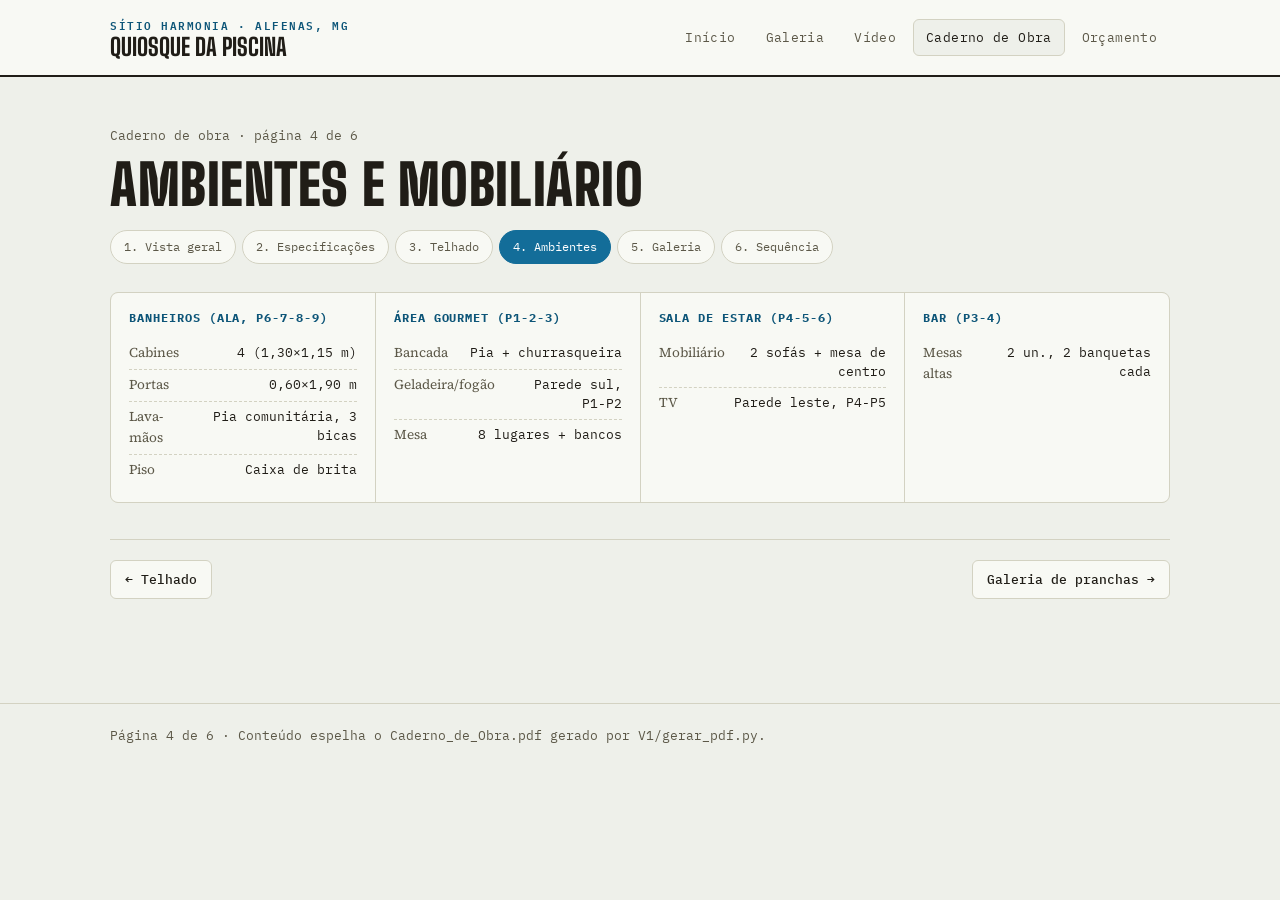
==== site/caderno-ambientes.html @ b31b447f "Caderno de obra em páginas separadas, não mais uma rolagem só Divide site/caderno.html (antes uma pá" ====
<!doctype html>
<html lang="pt-BR">
<head>
<meta charset="utf-8">
<meta name="viewport" content="width=device-width, initial-scale=1">
<title>Ambientes e Mobiliário</title>
<meta name="description" content="Ambientes e mobiliário — página 4 de 6 do caderno de obra.">
<link rel="stylesheet" href="https://fonts.googleapis.com/css2?family=Big+Shoulders+Display:wght@600;700;800;900&family=Source+Serif+4:opsz,wght@8..60,400;8..60,600;8..60,700&family=IBM+Plex+Mono:wght@400;500;600&display=swap">
<link rel="stylesheet" href="assets/style.css">
<link rel="stylesheet" href="assets/caderno.css">
<style>
  .spec-grid{ display:grid; grid-template-columns:repeat(auto-fit,minmax(260px,1fr)); gap:1px; background:var(--line); border:1px solid var(--line); border-radius:8px; overflow:hidden; margin:18px 0 8px; }
  .spec-card{ background:var(--paper-raised); padding:16px 18px; }
  .spec-card h4{ margin:0 0 10px; font-family:"IBM Plex Mono",monospace; font-size:12px; letter-spacing:.08em; text-transform:uppercase; color:var(--accent-strong); }
  .spec-row{ display:flex; justify-content:space-between; gap:14px; padding:5px 0; border-bottom:1px dashed var(--line); font-size:13.5px; }
  .spec-row:last-child{ border-bottom:none; }
  .spec-row .l{ color:var(--ink-dim); }
  .spec-row .v{ text-align:right; font-family:"IBM Plex Mono",monospace; font-size:12.5px; }
</style>
</head>
<body>
<header class="site no-print">
  <div class="wrap bar">
    <a class="brand" href="index.html">
      <span class="eyebrow">Sítio Harmonia · Alfenas, MG</span>
      <span class="name">Quiosque da Piscina</span>
    </a>
    <nav class="site">
      <a href="index.html">Início</a>
      <a href="galeria.html">Galeria</a>
      <a href="video.html">Vídeo</a>
      <a href="caderno.html" class="active">Caderno de Obra</a>
      <a href="orcamento.html">Orçamento</a>
    </nav>
  </div>
</header>

<main class="wrap">
  <p class="subhead">Caderno de obra · página 4 de 6</p>
  <h1>Ambientes e Mobiliário</h1>

  <nav class="pager no-print" aria-label="Páginas do caderno">
    <a href="caderno.html">1. Vista geral</a>
    <a href="caderno-especificacoes.html">2. Especificações</a>
    <a href="caderno-telhado.html">3. Telhado</a>
    <a href="caderno-ambientes.html" class="active">4. Ambientes</a>
    <a href="caderno-galeria.html">5. Galeria</a>
    <a href="caderno-sequencia.html">6. Sequência</a>
  </nav>

  <section style="margin-top:28px">
    <div class="spec-grid">
      <div class="spec-card"><h4>Banheiros (ala, P6-7-8-9)</h4>
        <div class="spec-row"><span class="l">Cabines</span><span class="v">4 (1,30×1,15 m)</span></div>
        <div class="spec-row"><span class="l">Portas</span><span class="v">0,60×1,90 m</span></div>
        <div class="spec-row"><span class="l">Lava-mãos</span><span class="v">Pia comunitária, 3 bicas</span></div>
        <div class="spec-row"><span class="l">Piso</span><span class="v">Caixa de brita</span></div>
      </div>
      <div class="spec-card"><h4>Área gourmet (P1-2-3)</h4>
        <div class="spec-row"><span class="l">Bancada</span><span class="v">Pia + churrasqueira</span></div>
        <div class="spec-row"><span class="l">Geladeira/fogão</span><span class="v">Parede sul, P1-P2</span></div>
        <div class="spec-row"><span class="l">Mesa</span><span class="v">8 lugares + bancos</span></div>
      </div>
      <div class="spec-card"><h4>Sala de estar (P4-5-6)</h4>
        <div class="spec-row"><span class="l">Mobiliário</span><span class="v">2 sofás + mesa de centro</span></div>
        <div class="spec-row"><span class="l">TV</span><span class="v">Parede leste, P4-P5</span></div>
      </div>
      <div class="spec-card"><h4>Bar (P3-4)</h4>
        <div class="spec-row"><span class="l">Mesas altas</span><span class="v">2 un., 2 banquetas cada</span></div>
      </div>
    </div>
  </section>

  <div class="page-nav no-print">
    <a class="btn" href="caderno-telhado.html">← Telhado</a>
    <a class="btn" href="caderno-galeria.html">Galeria de pranchas →</a>
  </div>
</main>

<footer class="site no-print">
  <div class="wrap">Página 4 de 6 · Conteúdo espelha o Caderno_de_Obra.pdf gerado por V1/gerar_pdf.py.</div>
</footer>
</body>
</html>
---- site/assets/style.css ----
:root{
  --paper:#eef0ea; --paper-raised:#f8f9f4; --paper-sunken:#e3e5dc;
  --ink:#201d17; --ink-dim:#5c5848; --line:#d3d2c2;
  --accent:#136d99; --accent-strong:#0d5578; --accent-soft:#d3e8f0;
  --wood:#6b4226; --wood-soft:#e7d7c5;
  --concrete:#83796a; --concrete-soft:#e3ded1;
  --warn:#a34a17; --warn-soft:#f1ddc9;
  --grey-water:#0f8a7c; --grey-water-soft:#cfeae5;
  --shadow: 0 1px 2px rgba(32,29,23,.06), 0 6px 18px -8px rgba(32,29,23,.18);
}
@media (prefers-color-scheme: dark){
  :root:not([data-theme="light"]){
    --paper:#17191a; --paper-raised:#1f2224; --paper-sunken:#131415;
    --ink:#eae7dd; --ink-dim:#a6a290; --line:#34372f;
    --accent:#57b6e6; --accent-strong:#7fcbf2; --accent-soft:#123246;
    --wood:#cf9a6c; --wood-soft:#3a2b1d;
    --concrete:#a9a493; --concrete-soft:#2b2a24;
    --warn:#e2915a; --warn-soft:#3a2a18;
    --grey-water:#3fc4b3; --grey-water-soft:#123c37;
  }
}
*{box-sizing:border-box;}
html{color-scheme:light dark;}
body{
  margin:0; background:var(--paper); color:var(--ink);
  font-family:"Source Serif 4", Georgia, "Times New Roman", serif;
  font-size:16px; line-height:1.55;
}
.wrap{max-width:1100px; margin:0 auto; padding-inline:20px;}
a{color:var(--accent-strong);}
img{max-width:100%; display:block;}

header.site{
  border-bottom:2px solid var(--ink); background:var(--paper-raised);
}
header.site .bar{ display:flex; align-items:center; justify-content:space-between; gap:16px; padding-block:16px; flex-wrap:wrap; }
.brand{ display:flex; flex-direction:column; gap:2px; text-decoration:none; color:var(--ink); }
.brand .eyebrow{
  font-family:"IBM Plex Mono", ui-monospace, monospace; font-size:11px; letter-spacing:.14em;
  text-transform:uppercase; color:var(--accent-strong); font-weight:600;
}
.brand .name{
  font-family:"Big Shoulders Display", "Arial Narrow", sans-serif; font-weight:800;
  text-transform:uppercase; font-size:24px; line-height:1;
}
nav.site{ display:flex; gap:4px; flex-wrap:wrap; }
nav.site a{
  font-family:"IBM Plex Mono", monospace; font-size:12.5px; letter-spacing:.03em;
  text-decoration:none; color:var(--ink-dim); padding:8px 12px; border-radius:6px; border:1px solid transparent;
}
nav.site a:hover, nav.site a.active{ color:var(--ink); border-color:var(--line); background:var(--paper); }

h1{
  font-family:"Big Shoulders Display", sans-serif; font-weight:900; text-transform:uppercase;
  letter-spacing:.01em; font-size:clamp(34px,5.5vw,56px); line-height:.94; margin:0 0 8px; text-wrap:balance;
}
h2{
  font-family:"Big Shoulders Display", sans-serif; font-weight:700; text-transform:uppercase;
  letter-spacing:.02em; font-size:26px; margin:0 0 6px;
}
.subhead{ color:var(--ink-dim); font-family:"IBM Plex Mono",monospace; font-size:13px; }

main{ padding-block:36px 64px; }
.hero-img{ border-radius:8px; overflow:hidden; border:1px solid var(--line); box-shadow:var(--shadow); margin-top:20px; }

.cards{ display:grid; grid-template-columns:repeat(auto-fit,minmax(230px,1fr)); gap:16px; margin-top:28px; }
.card{
  background:var(--paper-raised); border:1px solid var(--line); border-radius:10px; padding:20px;
  text-decoration:none; color:var(--ink); display:flex; flex-direction:column; gap:8px; box-shadow:var(--shadow);
}
.card .k{ font-family:"IBM Plex Mono",monospace; font-size:11px; letter-spacing:.1em; text-transform:uppercase; color:var(--accent-strong); font-weight:600; }
.card h3{ margin:0; font-family:"Big Shoulders Display",sans-serif; font-weight:700; font-size:21px; text-transform:uppercase; }
.card p{ margin:0; color:var(--ink-dim); font-size:14px; }

footer.site{ border-top:1px solid var(--line); margin-top:40px; padding-block:22px; font-size:12.5px; color:var(--ink-dim); font-family:"IBM Plex Mono",monospace; }

table.mat{
  width:100%; border-collapse:collapse; font-family:"IBM Plex Mono",monospace; font-size:13.5px;
  background:var(--paper-raised); border:1px solid var(--line); border-radius:6px; overflow:hidden;
}
table.mat caption{ text-align:left; font-family:"Source Serif 4",serif; font-style:italic; color:var(--ink-dim); font-size:13px; padding:8px 14px 10px; caption-side:top; }
table.mat th, table.mat td{ padding:9px 14px; text-align:left; border-bottom:1px solid var(--line); }
table.mat thead th{ font-size:11px; text-transform:uppercase; letter-spacing:.08em; color:var(--ink-dim); border-bottom:1px solid var(--ink); font-weight:600; }
table.mat tbody tr:last-child td{border-bottom:none;}
table.mat td.qty, table.mat th.qty{ text-align:right; font-variant-numeric:tabular-nums; white-space:nowrap; }
table.mat tr.sub td{color:var(--ink-dim); font-size:12.5px;}
.table-scroll{overflow-x:auto;}
.tag{ display:inline-block; font-size:10.5px; font-family:"IBM Plex Mono",monospace; letter-spacing:.06em; padding:2px 7px; border-radius:999px; text-transform:uppercase; font-weight:600; }
.tag.wood{background:var(--wood-soft); color:var(--wood);}
.tag.concrete{background:var(--concrete-soft); color:var(--concrete);}
.tag.water{background:var(--accent-soft); color:var(--accent-strong);}
.tag.metal{background:var(--paper-sunken); color:var(--ink-dim);}

.note{ background:var(--paper-raised); border:1px solid var(--line); border-left:4px solid var(--warn); border-radius:4px; padding:16px 20px; }
.note h3{ margin:0 0 8px; font-family:"IBM Plex Mono",monospace; font-size:12.5px; letter-spacing:.1em; text-transform:uppercase; color:var(--warn); font-weight:600; }

.phase-num{ font-family:"Big Shoulders Display",sans-serif; font-weight:900; font-size:52px; line-height:.8; color:var(--accent); min-width:48px; }
.phase-head{ display:flex; align-items:flex-end; gap:16px; border-bottom:1px solid var(--line); padding-bottom:12px; margin-bottom:16px; }
section.phase{ margin-block:48px; }

.btn{
  display:inline-flex; align-items:center; gap:8px; font-family:"IBM Plex Mono",monospace; font-size:12.5px;
  text-decoration:none; border:1px solid var(--line); background:var(--paper-raised); color:var(--ink);
  padding:9px 14px; border-radius:6px; font-weight:500;
}
.btn:hover{ border-color:var(--accent); }
.btn.primary{ background:var(--accent); border-color:var(--accent); color:#fff; }

/* ---- gallery/slider ---- */
.slider{ background:var(--paper-raised); border:1px solid var(--line); border-radius:10px; box-shadow:var(--shadow); overflow:hidden; }
.slide-stage{ position:relative; background:var(--paper-sunken); aspect-ratio:16/10; display:flex; align-items:center; justify-content:center; }
.slide-stage img{ max-width:100%; max-height:100%; object-fit:contain; }
.slide-nav{ position:absolute; top:50%; transform:translateY(-50%); background:rgba(20,20,20,.55); color:#fff; border:none; width:42px; height:42px; border-radius:50%; font-size:20px; cursor:pointer; }
.slide-nav:hover{ background:rgba(20,20,20,.8); }
.slide-nav.prev{ left:10px; } .slide-nav.next{ right:10px; }
.slide-info{ padding:14px 18px; display:flex; justify-content:space-between; gap:12px; align-items:baseline; flex-wrap:wrap; }
.slide-info .cap{ font-size:15px; }
.slide-info .count{ font-family:"IBM Plex Mono",monospace; font-size:12px; color:var(--ink-dim); }
.thumbs{ display:flex; gap:8px; overflow-x:auto; padding:12px 18px 18px; }
.thumbs img{ height:56px; width:80px; object-fit:cover; border-radius:4px; cursor:pointer; border:2px solid transparent; opacity:.55; flex:none; }
.thumbs img.active{ border-color:var(--accent); opacity:1; }
.group-tabs{ display:flex; gap:6px; flex-wrap:wrap; margin:22px 0 14px; }
.group-tabs button{
  font-family:"IBM Plex Mono",monospace; font-size:12px; border:1px solid var(--line); background:var(--paper-raised);
  color:var(--ink-dim); padding:7px 12px; border-radius:999px; cursor:pointer;
}
.group-tabs button.active{ background:var(--accent); border-color:var(--accent); color:#fff; }

video.responsive{ width:100%; border-radius:8px; border:1px solid var(--line); box-shadow:var(--shadow); background:#000; }

@media print{
  header.site, footer.site, .no-print{ display:none !important; }
  body{ background:#fff; color:#000; font-size:11pt; }
  a{ color:#000; text-decoration:none; }
  .card, table.mat, .note{ box-shadow:none; break-inside:avoid; }
  section.phase{ break-before:page; }
}

@media (max-width:640px){
  nav.site{ width:100%; justify-content:flex-start; }
}
---- site/assets/caderno.css ----
.pager{ display:flex; flex-wrap:wrap; gap:6px; margin:18px 0 8px; }
.pager a{
  font-family:"IBM Plex Mono",monospace; font-size:12px; text-decoration:none;
  border:1px solid var(--line); border-radius:999px; padding:7px 13px; color:var(--ink-dim);
  background:var(--paper-raised);
}
.pager a:hover{ border-color:var(--accent); color:var(--ink); }
.pager a.active{ background:var(--accent); border-color:var(--accent); color:#fff; }

.page-nav{
  display:flex; justify-content:space-between; align-items:center; gap:12px;
  margin-top:36px; padding-top:20px; border-top:1px solid var(--line);
}
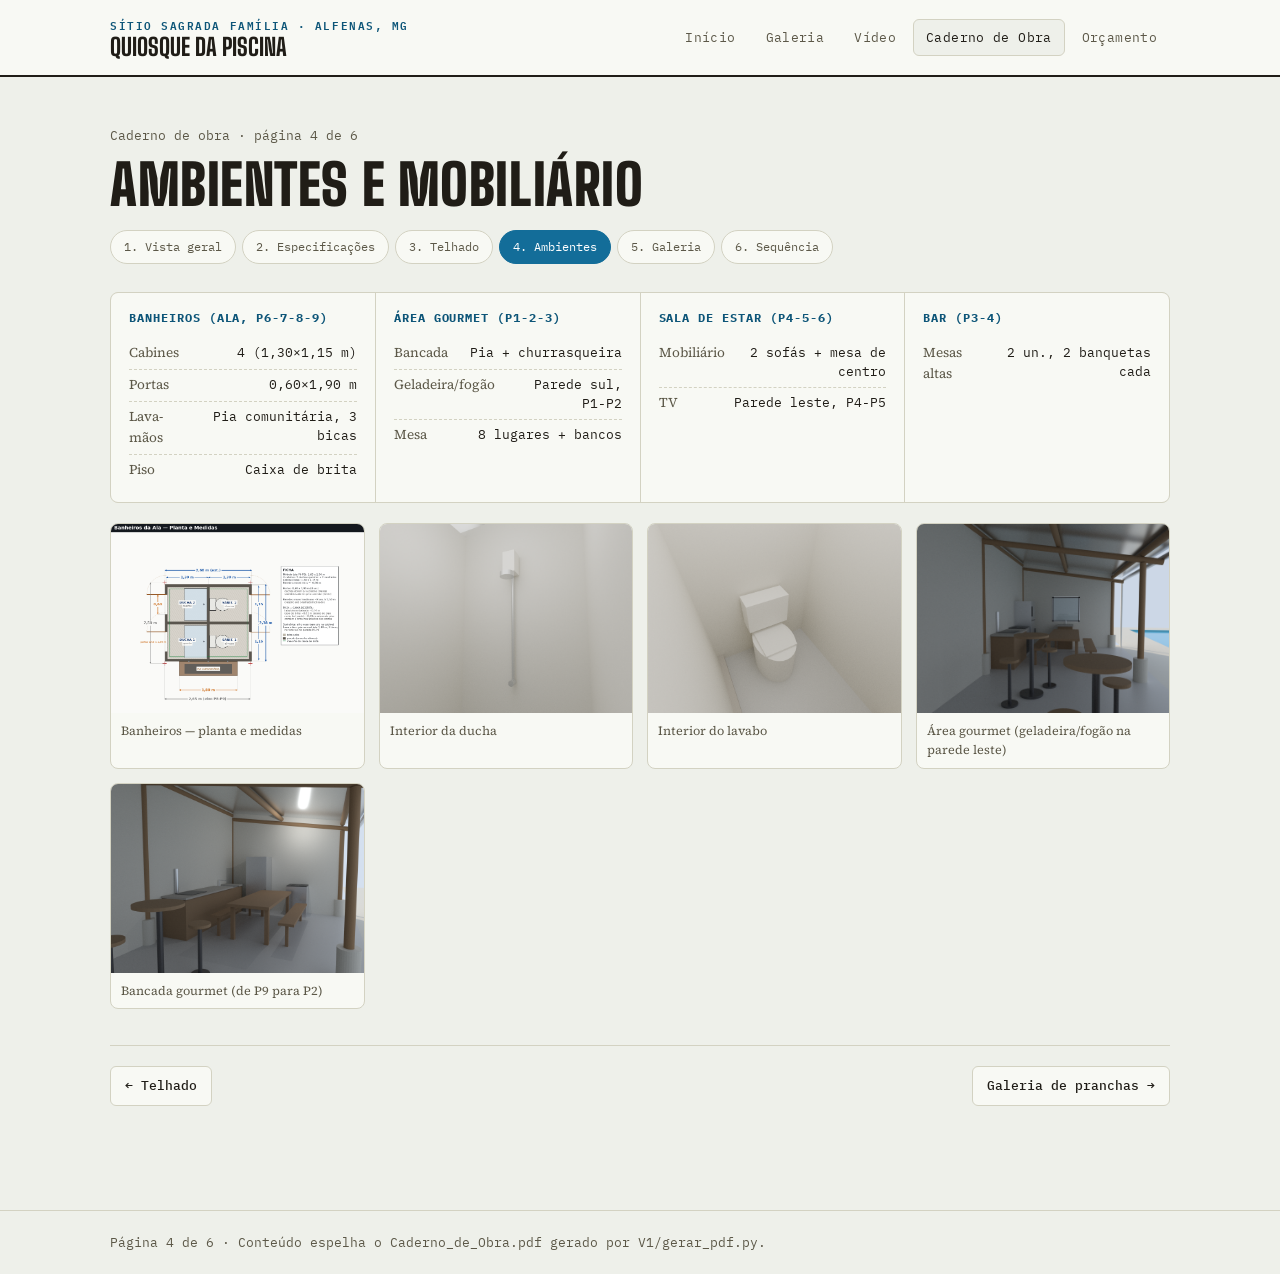
==== commit 47707a86: "Corrige nome da propriedade e traz V3/V4/V6 pro padrão real completo Sítio Sagrada Família (não "Sít" ====
--- a/site/caderno-ambientes.html
+++ b/site/caderno-ambientes.html
@@ -16,13 +16,17 @@
   .spec-row:last-child{ border-bottom:none; }
   .spec-row .l{ color:var(--ink-dim); }
   .spec-row .v{ text-align:right; font-family:"IBM Plex Mono",monospace; font-size:12.5px; }
+  .gal-strip{ display:grid; grid-template-columns:repeat(auto-fit,minmax(220px,1fr)); gap:14px; margin:20px 0; }
+  .gal-strip figure{ margin:0; background:var(--paper-raised); border:1px solid var(--line); border-radius:8px; overflow:hidden; }
+  .gal-strip img{ width:100%; aspect-ratio:4/3; object-fit:cover; }
+  .gal-strip figcaption{ padding:8px 10px; font-size:12.5px; color:var(--ink-dim); }
 </style>
 </head>
 <body>
 <header class="site no-print">
   <div class="wrap bar">
     <a class="brand" href="index.html">
-      <span class="eyebrow">Sítio Harmonia · Alfenas, MG</span>
+      <span class="eyebrow">Sítio Sagrada Família · Alfenas, MG</span>
       <span class="name">Quiosque da Piscina</span>
     </a>
     <nav class="site">
@@ -69,6 +73,14 @@
         <div class="spec-row"><span class="l">Mesas altas</span><span class="v">2 un., 2 banquetas cada</span></div>
       </div>
     </div>
+
+    <div class="gal-strip">
+      <figure><img src="../V1/renders/banheiro_planta_medidas.png" alt="Planta dos banheiros com medidas"><figcaption>Banheiros — planta e medidas</figcaption></figure>
+      <figure><img src="../V1/renders/banheiro_ducha_interior.png" alt="Interior da ducha"><figcaption>Interior da ducha</figcaption></figure>
+      <figure><img src="../V1/renders/banheiro_lavabo_interior.png" alt="Interior do lavabo"><figcaption>Interior do lavabo</figcaption></figure>
+      <figure><img src="../V1/renders/vista_corredor_cozinha.png" alt="Área gourmet — geladeira, fogão e bancada"><figcaption>Área gourmet (geladeira/fogão na parede leste)</figcaption></figure>
+      <figure><img src="../V1/renders/vista_area_pia.png" alt="Área da pia / bancada gourmet"><figcaption>Bancada gourmet (de P9 para P2)</figcaption></figure>
+    </div>
   </section>
 
   <div class="page-nav no-print">
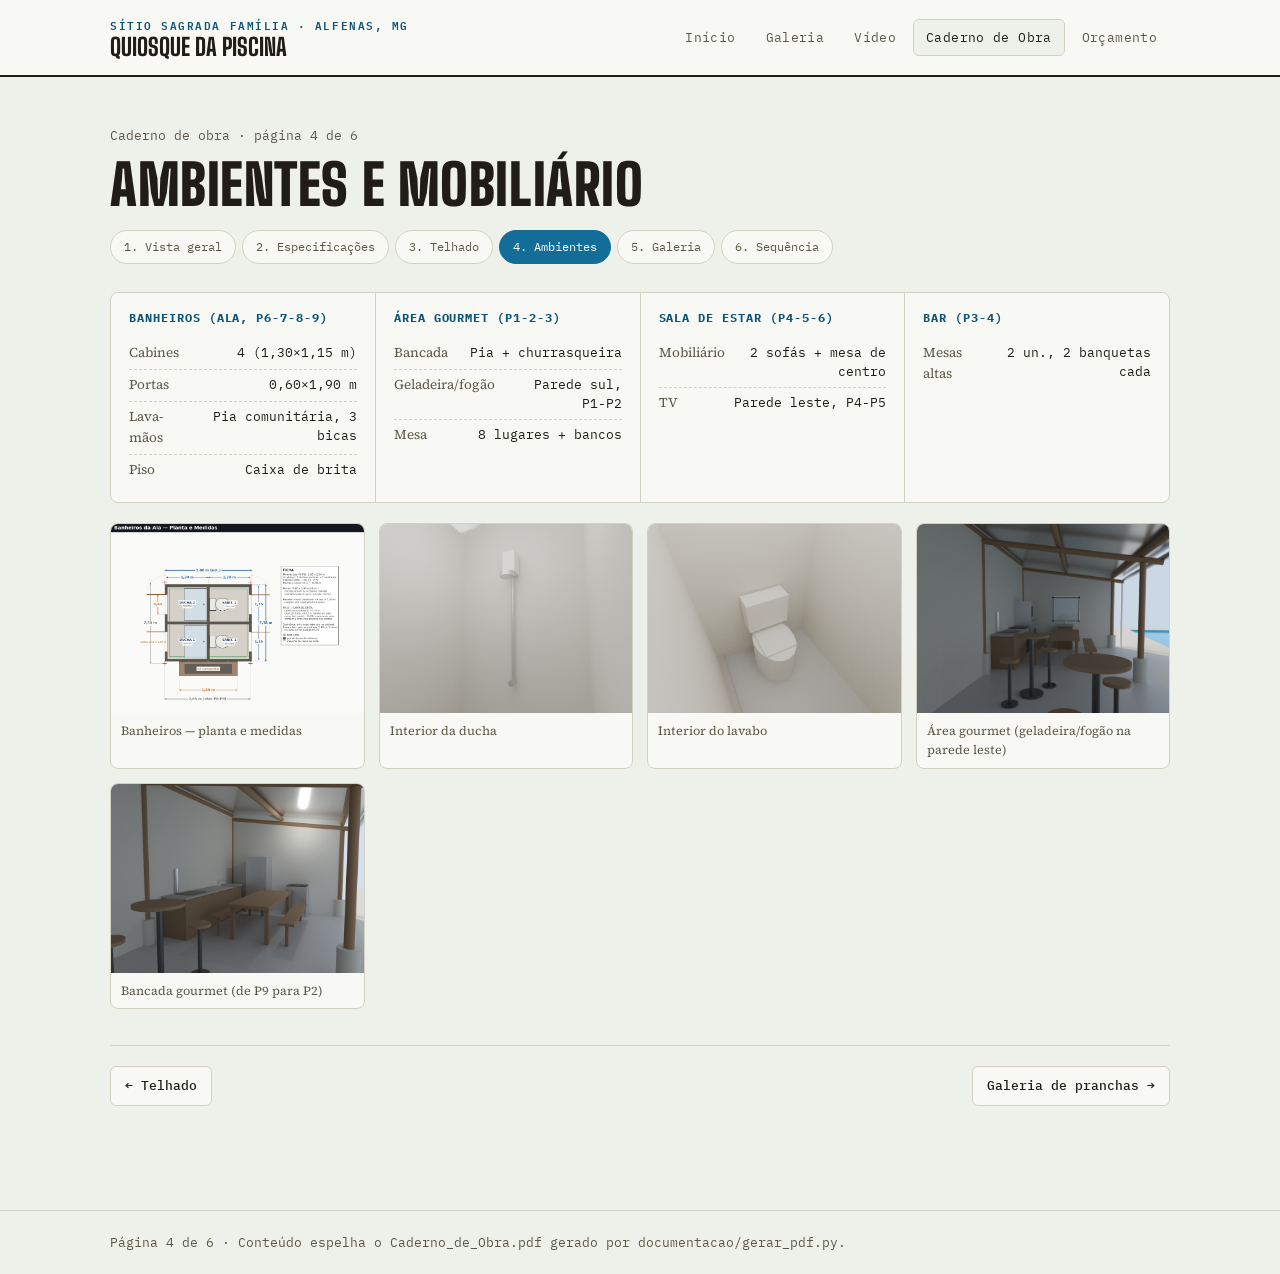
==== commit 03dcda7e: "Reorganiza o repo por disciplina AEC (V1/ não existe mais) e corrige fundo real das visões casa-da-m" ====
--- a/site/caderno-ambientes.html
+++ b/site/caderno-ambientes.html
@@ -75,11 +75,11 @@
     </div>
 
     <div class="gal-strip">
-      <figure><img src="../V1/renders/banheiro_planta_medidas.png" alt="Planta dos banheiros com medidas"><figcaption>Banheiros — planta e medidas</figcaption></figure>
-      <figure><img src="../V1/renders/banheiro_ducha_interior.png" alt="Interior da ducha"><figcaption>Interior da ducha</figcaption></figure>
-      <figure><img src="../V1/renders/banheiro_lavabo_interior.png" alt="Interior do lavabo"><figcaption>Interior do lavabo</figcaption></figure>
-      <figure><img src="../V1/renders/vista_corredor_cozinha.png" alt="Área gourmet — geladeira, fogão e bancada"><figcaption>Área gourmet (geladeira/fogão na parede leste)</figcaption></figure>
-      <figure><img src="../V1/renders/vista_area_pia.png" alt="Área da pia / bancada gourmet"><figcaption>Bancada gourmet (de P9 para P2)</figcaption></figure>
+      <figure><img src="../renders/banheiro_planta_medidas.png" alt="Planta dos banheiros com medidas"><figcaption>Banheiros — planta e medidas</figcaption></figure>
+      <figure><img src="../renders/banheiro_ducha_interior.png" alt="Interior da ducha"><figcaption>Interior da ducha</figcaption></figure>
+      <figure><img src="../renders/banheiro_lavabo_interior.png" alt="Interior do lavabo"><figcaption>Interior do lavabo</figcaption></figure>
+      <figure><img src="../renders/vista_corredor_cozinha.png" alt="Área gourmet — geladeira, fogão e bancada"><figcaption>Área gourmet (geladeira/fogão na parede leste)</figcaption></figure>
+      <figure><img src="../renders/vista_area_pia.png" alt="Área da pia / bancada gourmet"><figcaption>Bancada gourmet (de P9 para P2)</figcaption></figure>
     </div>
   </section>
 
@@ -90,7 +90,7 @@
 </main>
 
 <footer class="site no-print">
-  <div class="wrap">Página 4 de 6 · Conteúdo espelha o Caderno_de_Obra.pdf gerado por V1/gerar_pdf.py.</div>
+  <div class="wrap">Página 4 de 6 · Conteúdo espelha o Caderno_de_Obra.pdf gerado por documentacao/gerar_pdf.py.</div>
 </footer>
 </body>
 </html>
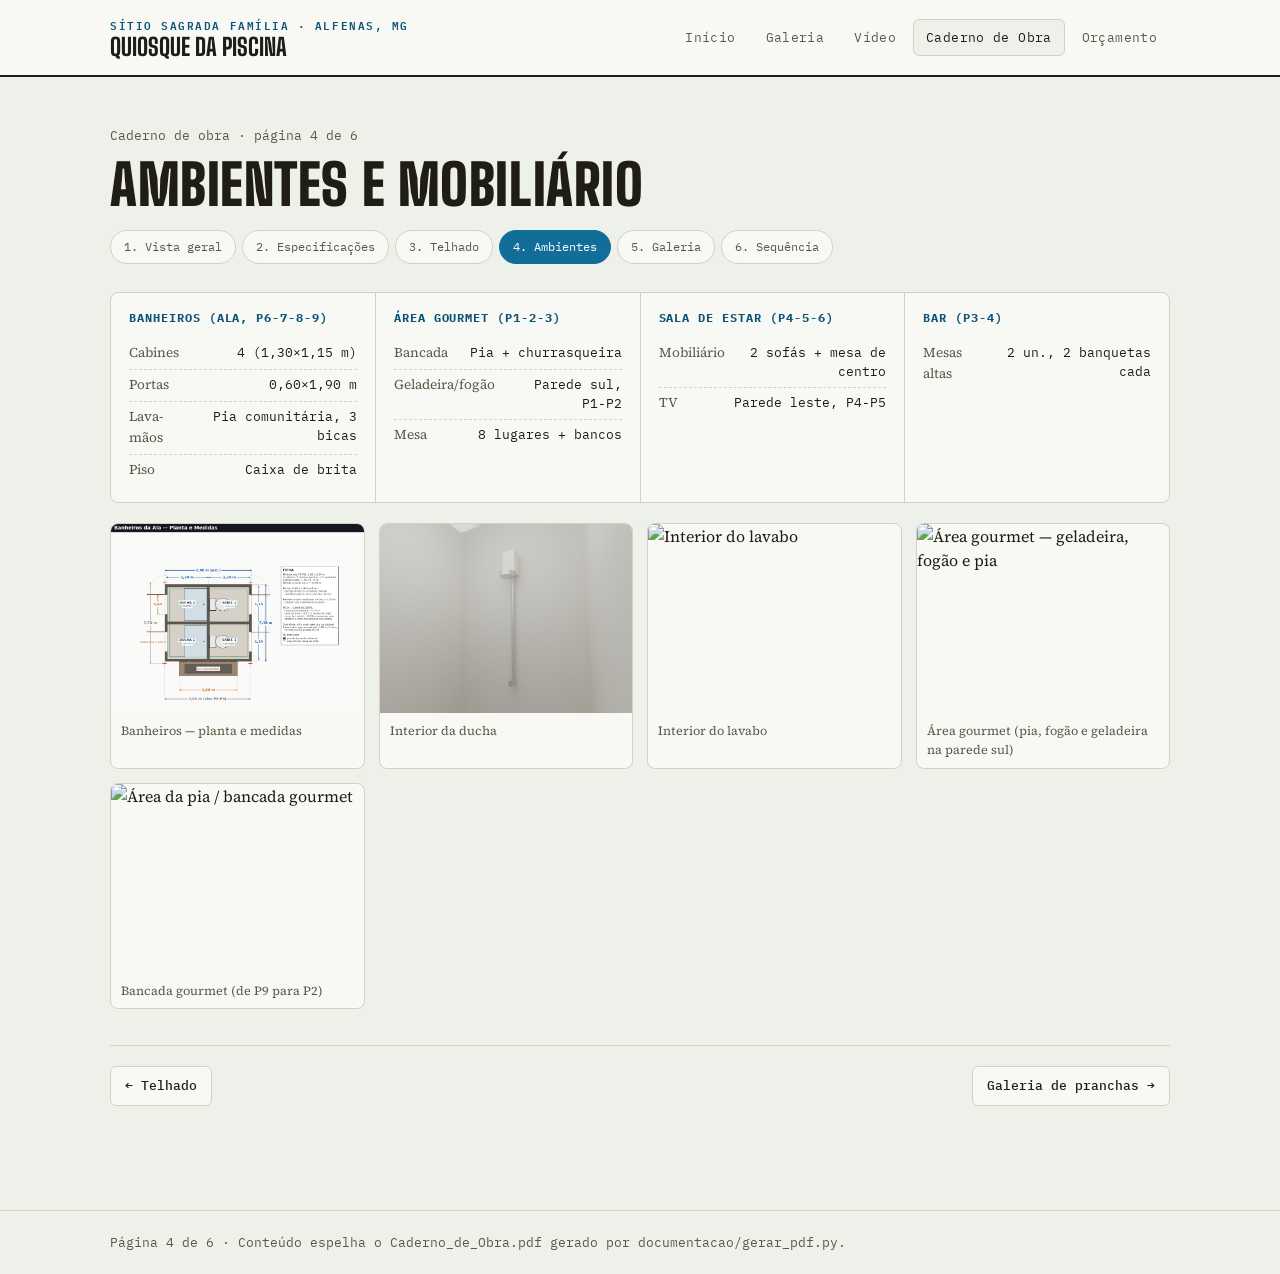
==== commit 4f5569db: "Corrige posicionamento das visões (alinhamento ao deck real), remove milho/abóbora, limpa nomenclatu" ====
--- a/site/caderno-ambientes.html
+++ b/site/caderno-ambientes.html
@@ -78,7 +78,7 @@
       <figure><img src="../renders/banheiro_planta_medidas.png" alt="Planta dos banheiros com medidas"><figcaption>Banheiros — planta e medidas</figcaption></figure>
       <figure><img src="../renders/banheiro_ducha_interior.png" alt="Interior da ducha"><figcaption>Interior da ducha</figcaption></figure>
       <figure><img src="../renders/banheiro_lavabo_interior.png" alt="Interior do lavabo"><figcaption>Interior do lavabo</figcaption></figure>
-      <figure><img src="../renders/vista_corredor_cozinha.png" alt="Área gourmet — geladeira, fogão e bancada"><figcaption>Área gourmet (geladeira/fogão na parede leste)</figcaption></figure>
+      <figure><img src="../renders/vista_corredor_cozinha.png" alt="Área gourmet — geladeira, fogão e pia"><figcaption>Área gourmet (pia, fogão e geladeira na parede sul)</figcaption></figure>
       <figure><img src="../renders/vista_area_pia.png" alt="Área da pia / bancada gourmet"><figcaption>Bancada gourmet (de P9 para P2)</figcaption></figure>
     </div>
   </section>
